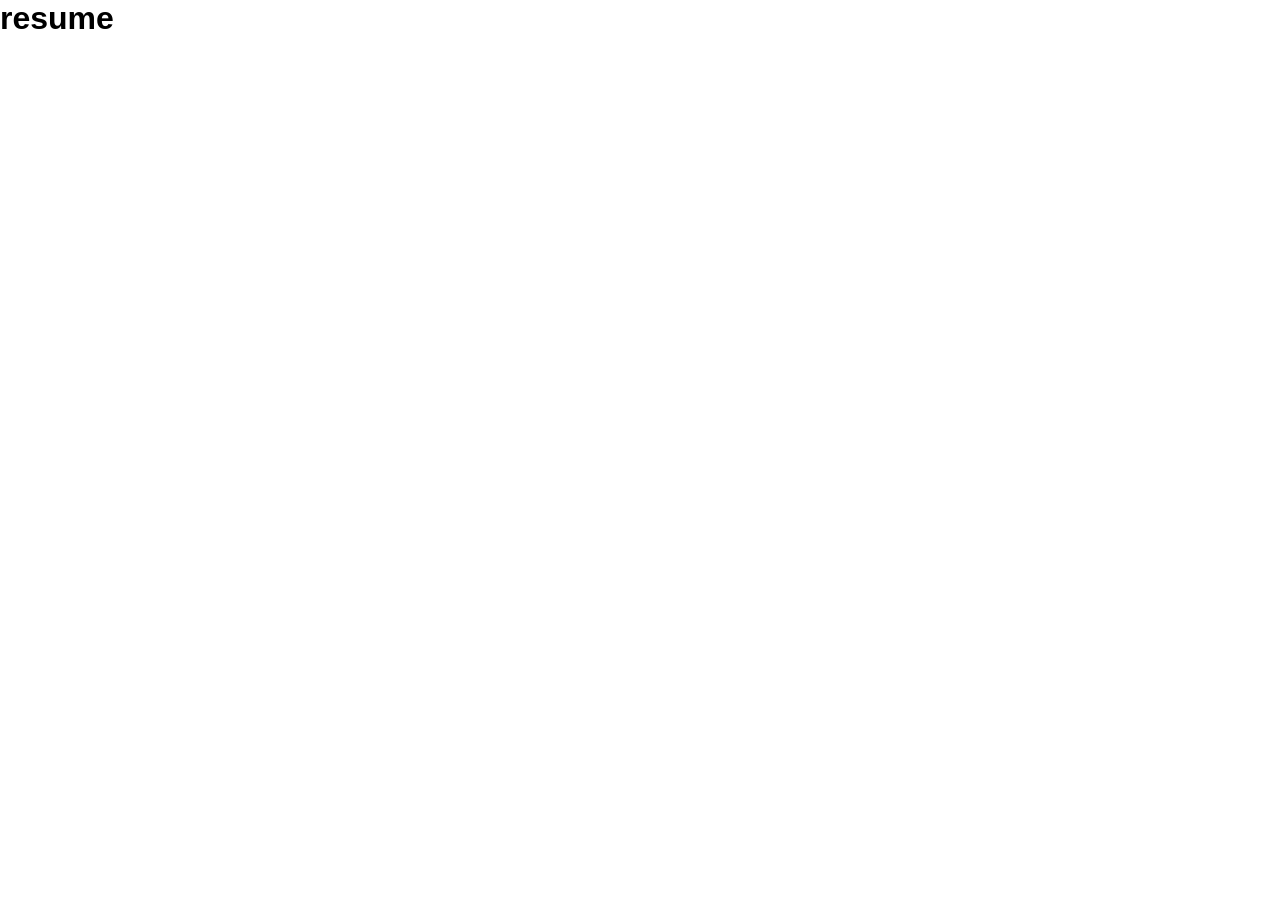
==== index.html @ 1e6058da "Setando o html" ====
<!DOCTYPE html>
<html lang="pt-BR">
<head>
    <meta charset="UTF-8">
    <meta name="viewport" content="width=device-width, initial-scale=1.0">
    <title>Bernardo Botelho</title>
    <link rel="stylesheet" href="/style/style.css">
    <script src="js.js"></script>
</head>
<body>
    <H1>resume</H1>
</body>
</html>
---- style/style.css ----
*{
    box-sizing: border-box;
    margin: 0;
    padding: 0;
    font-family: sans-serif;
}
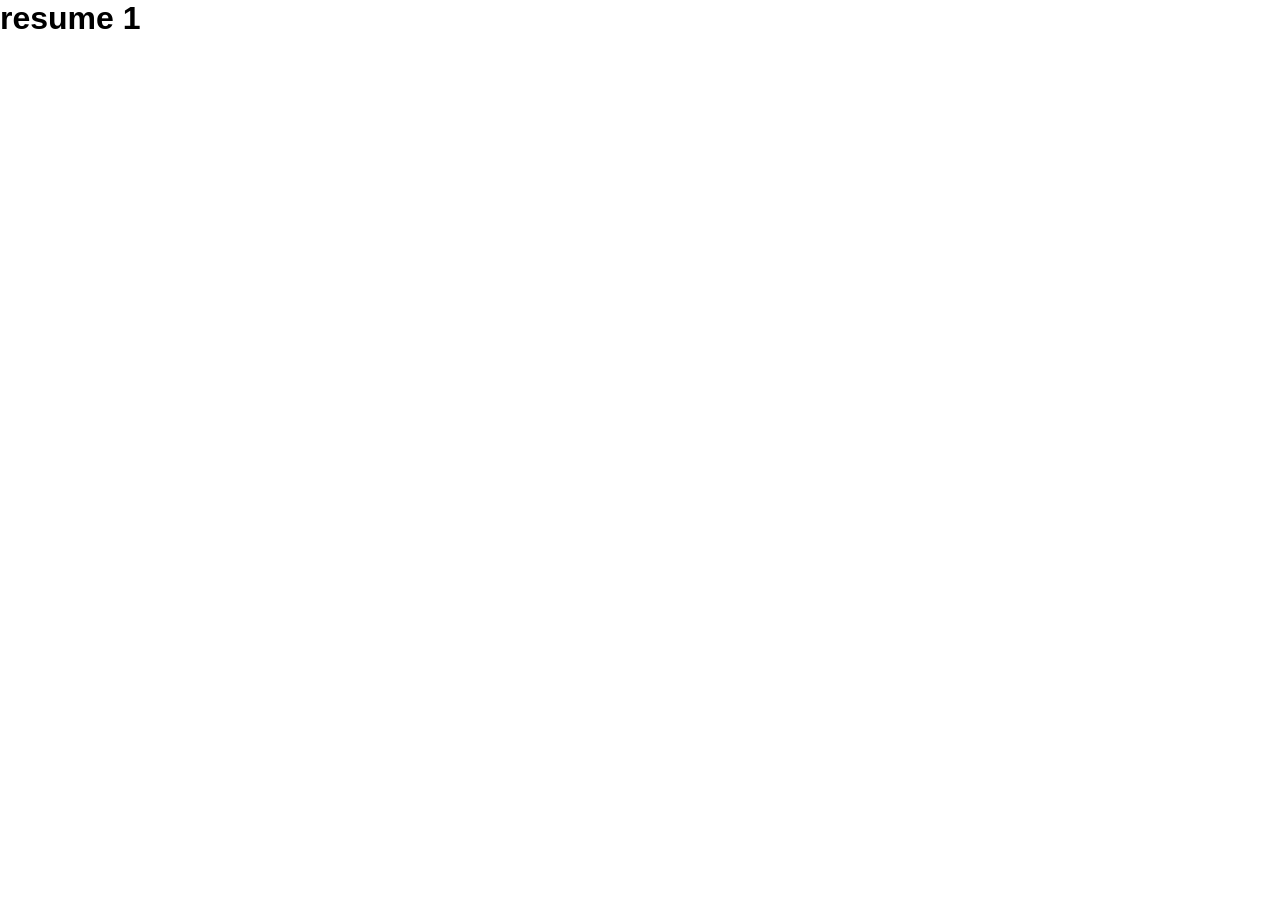
==== commit f5e2c192: "teste" ====
--- a/index.html
+++ b/index.html
@@ -8,6 +8,6 @@
     <script src="js.js"></script>
 </head>
 <body>
-    <H1>resume</H1>
+    <H1>resume 1</H1>
 </body>
 </html>
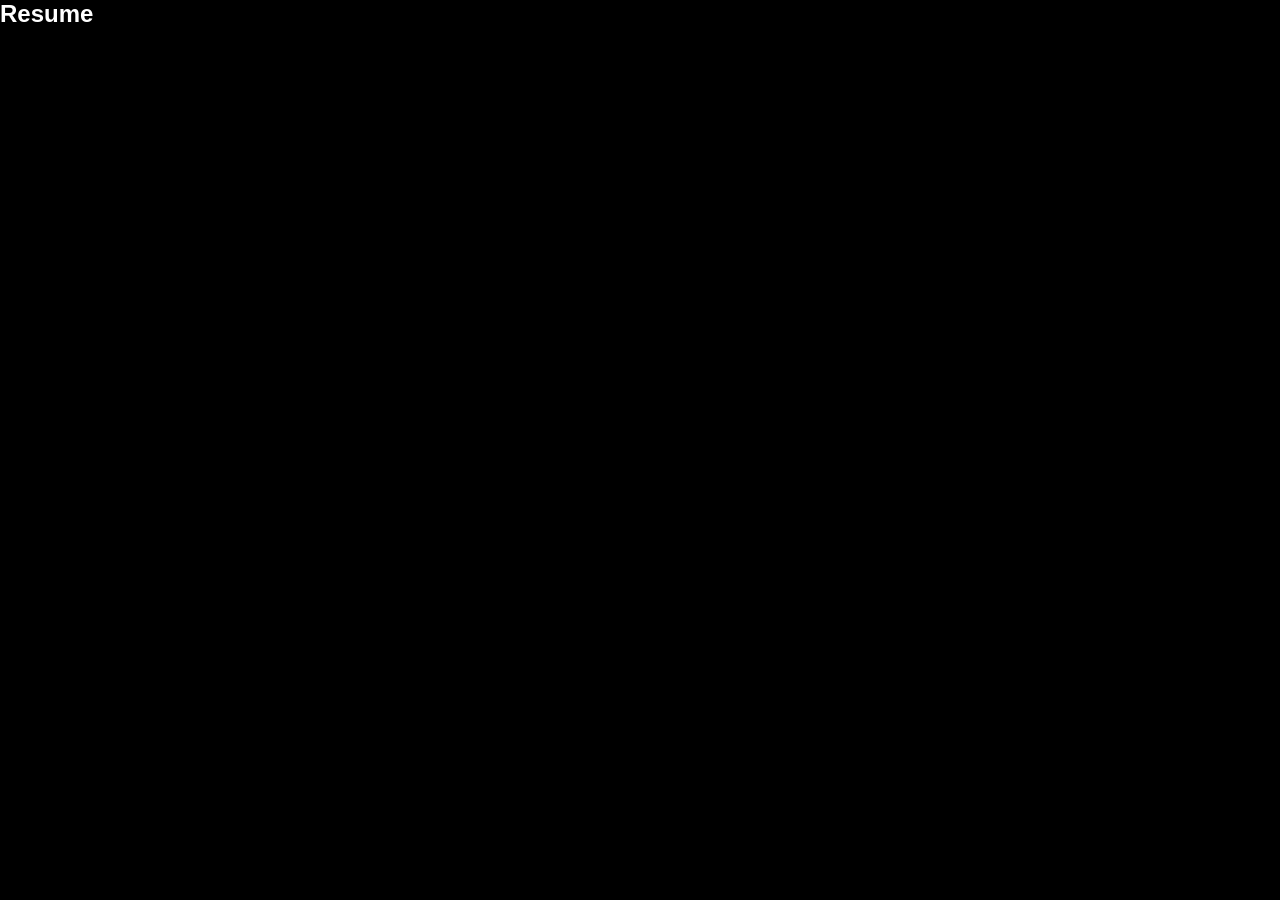
==== commit 27fc9a60: "Teste 2" ====
--- a/index.html
+++ b/index.html
@@ -8,6 +8,8 @@
     <script src="js.js"></script>
 </head>
 <body>
-    <H1>resume 1</H1>
+    <section id="navbar">
+        <h1>Resume</h1>
+    </section>
 </body>
 </html>
--- a/style/style.css
+++ b/style/style.css
@@ -3,4 +3,8 @@
     margin: 0;
     padding: 0;
     font-family: sans-serif;
-}+    background-color: black;
+    color: #fff;
+}
+
+
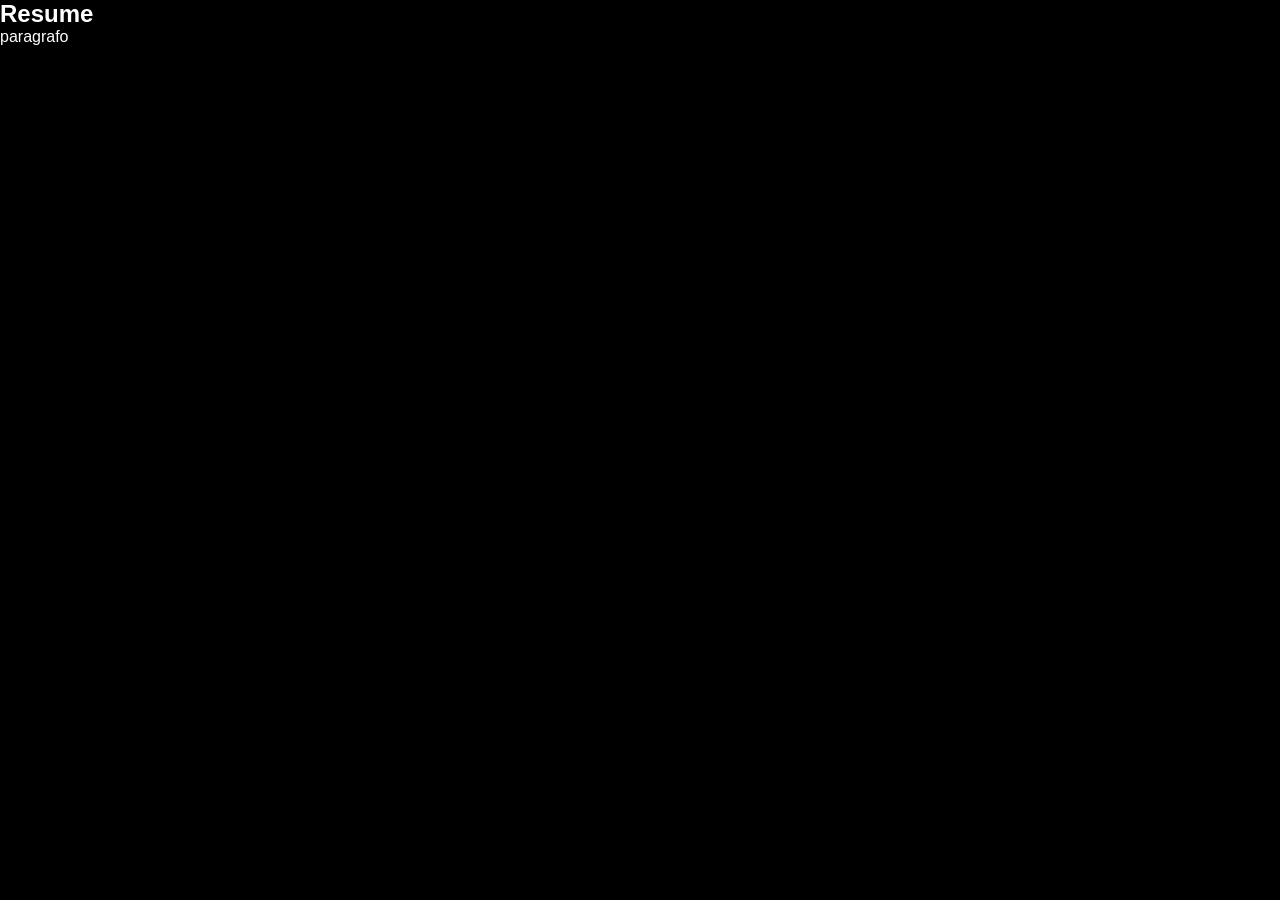
==== commit 842faeb8: "paragrafo no html" ====
--- a/index.html
+++ b/index.html
@@ -10,6 +10,7 @@
 <body>
     <section id="navbar">
         <h1>Resume</h1>
+        <p>paragrafo</p>
     </section>
 </body>
-</html>+</html>
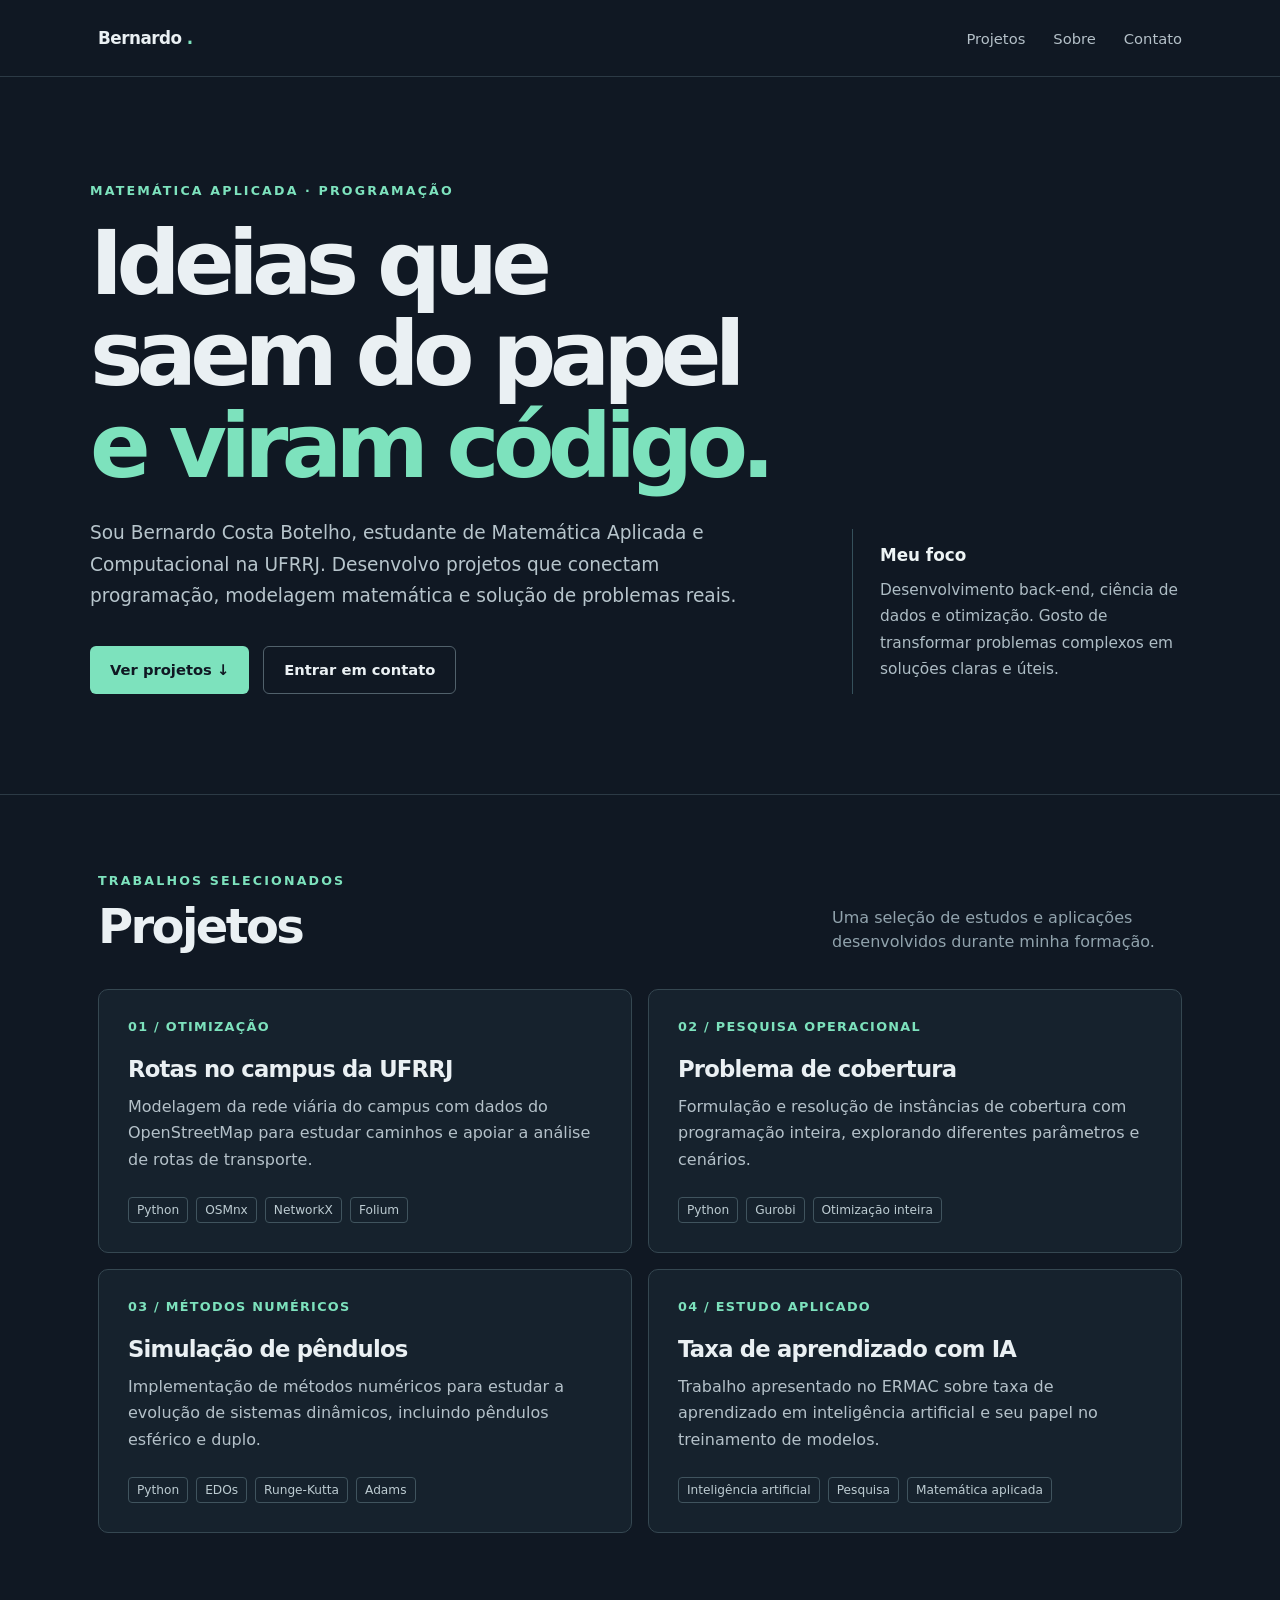
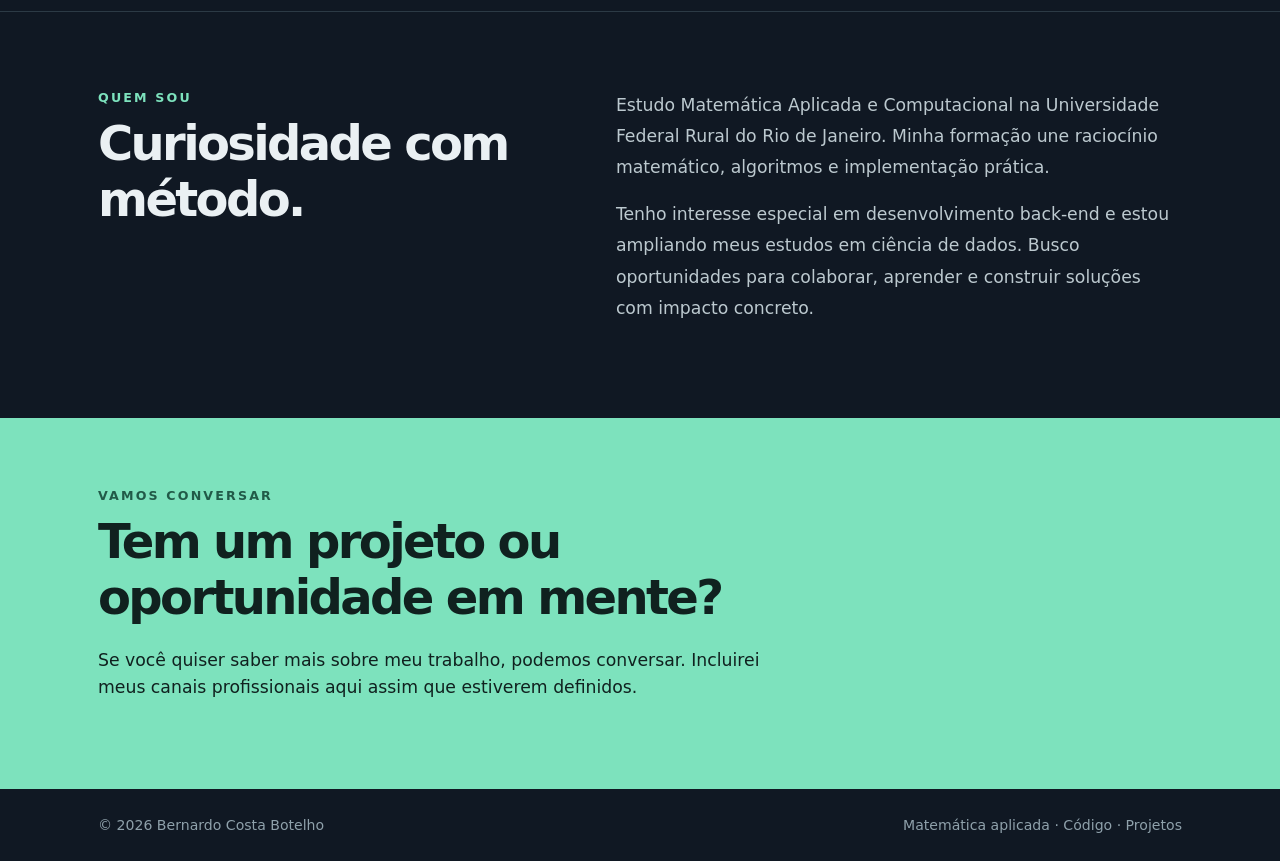
==== commit d3f8305d: "mudei nome do html" ====
--- a/index.html
+++ b/index.html
@@ -1,16 +1,225 @@
-<!DOCTYPE html>
+<!doctype html>
 <html lang="pt-BR">
-<head>
-    <meta charset="UTF-8">
-    <meta name="viewport" content="width=device-width, initial-scale=1.0">
-    <title>Bernardo Botelho</title>
-    <link rel="stylesheet" href="/style/style.css">
-    <script src="js.js"></script>
-</head>
-<body>
-    <section id="navbar">
-        <h1>Resume</h1>
-        <p>paragrafo</p>
-    </section>
-</body>
+  <head>
+    <meta charset="utf-8">
+    <meta name="viewport" content="width=device-width, initial-scale=1">
+    <meta name="theme-color" content="#101823">
+    <title>
+      Bernardo Costa Botelho — Projetos
+    </title>
+    <meta name="description" content="Portfólio de Bernardo Costa Botelho: matemática aplicada, programação e projetos de otimização, simulação e dados.">
+    <link rel="icon" type="image/svg+xml" href="data:image/svg+xml,%3Csvg xmlns='http://www.w3.org/2000/svg' viewBox='0 0 64 64'%3E%3Crect width='64' height='64' rx='13' fill='%23101823'/%3E%3Cpath d='M17 44V20h13q9 0 9 6 0 4-4 5 7 1 7 6 0 7-11 7H17zm9-15h4q3 0 3-2t-3-2h-4zm0 10h5q4 0 4-3t-4-3h-5z' fill='%237de2bd'/%3E%3C/svg%3E">
+    <link rel="stylesheet" href="style/style.css">
+  </head>
+  <body>
+    <header>
+      <div class="wrap nav">
+        <a class="brand" href="#inicio">
+          Bernardo
+          <span>
+            .
+          </span>
+        </a>
+        <nav class="links" aria-label="Navegação principal">
+          <a href="#projetos">
+            Projetos
+          </a>
+          <a href="#sobre">
+            Sobre
+          </a>
+          <a href="#contato">
+            Contato
+          </a>
+        </nav>
+      </div>
+    </header>
+    <main id="inicio">
+      <div class="wrap hero">
+        <div>
+          <div class="eyebrow">
+            Matemática aplicada · Programação
+          </div>
+          <h1>
+            Ideias que saem do papel
+            <em>
+              e viram código.
+            </em>
+          </h1>
+          <p class="lead">
+            Sou Bernardo Costa Botelho, estudante de Matemática Aplicada e Computacional na UFRRJ. Desenvolvo projetos que conectam programação, modelagem matemática e solução de problemas reais.
+          </p>
+          <div class="actions">
+            <a class="button" href="#projetos">
+              Ver projetos ↓
+            </a>
+            <a class="button secondary" href="#contato">
+              Entrar em contato
+            </a>
+          </div>
+        </div>
+        <div class="aside">
+          <strong>
+            Meu foco
+          </strong>
+          Desenvolvimento back-end, ciência de dados e otimização. Gosto de transformar problemas complexos em soluções claras e úteis.
+        </div>
+      </div>
+      <section class="section" id="projetos">
+        <div class="wrap">
+          <div class="sectionhead">
+            <div>
+              <div class="eyebrow">
+                Trabalhos selecionados
+              </div>
+              <h2>
+                Projetos
+              </h2>
+            </div>
+            <p class="sectionnote">
+              Uma seleção de estudos e aplicações desenvolvidos durante minha formação.
+            </p>
+          </div>
+          <div class="grid">
+            <article class="card">
+              <div class="num">
+                01 / OTIMIZAÇÃO
+              </div>
+              <h3>
+                Rotas no campus da UFRRJ
+              </h3>
+              <p>
+                Modelagem da rede viária do campus com dados do OpenStreetMap para estudar caminhos e apoiar a análise de rotas de transporte.
+              </p>
+              <div class="tags">
+                <span>
+                  Python
+                </span>
+                <span>
+                  OSMnx
+                </span>
+                <span>
+                  NetworkX
+                </span>
+                <span>
+                  Folium
+                </span>
+              </div>
+            </article>
+            <article class="card">
+              <div class="num">
+                02 / PESQUISA OPERACIONAL
+              </div>
+              <h3>
+                Problema de cobertura
+              </h3>
+              <p>
+                Formulação e resolução de instâncias de cobertura com programação inteira, explorando diferentes parâmetros e cenários.
+              </p>
+              <div class="tags">
+                <span>
+                  Python
+                </span>
+                <span>
+                  Gurobi
+                </span>
+                <span>
+                  Otimização inteira
+                </span>
+              </div>
+            </article>
+            <article class="card">
+              <div class="num">
+                03 / MÉTODOS NUMÉRICOS
+              </div>
+              <h3>
+                Simulação de pêndulos
+              </h3>
+              <p>
+                Implementação de métodos numéricos para estudar a evolução de sistemas dinâmicos, incluindo pêndulos esférico e duplo.
+              </p>
+              <div class="tags">
+                <span>
+                  Python
+                </span>
+                <span>
+                  EDOs
+                </span>
+                <span>
+                  Runge-Kutta
+                </span>
+                <span>
+                  Adams
+                </span>
+              </div>
+            </article>
+            <article class="card">
+              <div class="num">
+                04 / ESTUDO APLICADO
+              </div>
+              <h3>
+                Taxa de aprendizado com IA
+              </h3>
+              <p>
+                Trabalho apresentado no ERMAC sobre taxa de aprendizado em inteligência artificial e seu papel no treinamento de modelos.
+              </p>
+              <div class="tags">
+                <span>
+                  Inteligência artificial
+                </span>
+                <span>
+                  Pesquisa
+                </span>
+                <span>
+                  Matemática aplicada
+                </span>
+              </div>
+            </article>
+          </div>
+        </div>
+      </section>
+      <section class="section" id="sobre">
+        <div class="wrap about">
+          <div>
+            <div class="eyebrow">
+              Quem sou
+            </div>
+            <h2>
+              Curiosidade com método.
+            </h2>
+          </div>
+          <div>
+            <p>
+              Estudo Matemática Aplicada e Computacional na Universidade Federal Rural do Rio de Janeiro. Minha formação une raciocínio matemático, algoritmos e implementação prática.
+            </p>
+            <p>
+              Tenho interesse especial em desenvolvimento back-end e estou ampliando meus estudos em ciência de dados. Busco oportunidades para colaborar, aprender e construir soluções com impacto concreto.
+            </p>
+          </div>
+        </div>
+      </section>
+      <section class="contact" id="contato">
+        <div class="wrap">
+          <div class="eyebrow">
+            Vamos conversar
+          </div>
+          <h2>
+            Tem um projeto ou oportunidade em mente?
+          </h2>
+          <p>
+            Se você quiser saber mais sobre meu trabalho, podemos conversar. Incluirei meus canais profissionais aqui assim que estiverem definidos.
+          </p>
+        </div>
+      </section>
+    </main>
+    <footer>
+      <div class="wrap foot">
+        <span>
+          © 2026 Bernardo Costa Botelho
+        </span>
+        <span>
+          Matemática aplicada · Código · Projetos
+        </span>
+      </div>
+    </footer>
+  </body>
 </html>
--- a/style/style.css
+++ b/style/style.css
@@ -1,10 +1,348 @@
-*{
-    box-sizing: border-box;
-    margin: 0;
-    padding: 0;
-    font-family: sans-serif;
-    background-color: black;
-    color: #fff;
-}
-
-
+:root {
+  font-family: Inter,ui-sans-serif,system-ui,-apple-system,Segoe UI,sans-serif;
+  color: #eaf0f3;
+  background: #101823;
+}
+
+* {
+  box-sizing: border-box;
+}
+
+html {
+  scroll-behavior: smooth;
+}
+
+body {
+  margin: 0;
+}
+
+a {
+  color: inherit;
+  text-decoration: none;
+}
+
+a:focus-visible {
+  outline: 2px solid #7de2bd;
+  outline-offset: 5px;
+}
+
+.wrap {
+  max-width: 1140px;
+  margin: auto;
+  padding: 0 28px;
+}
+
+header {
+  border-bottom: 1px solid #2c3a45;
+}
+
+.nav {
+  min-height: 76px;
+  display: flex;
+  align-items: center;
+  justify-content: space-between;
+  gap: 24px;
+}
+
+.brand {
+  font-size: 1.05rem;
+  font-weight: 750;
+  letter-spacing: -.03em;
+}
+
+.brand span {
+  color: #7de2bd;
+}
+
+.links {
+  display: flex;
+  gap: 28px;
+  color: #b4c0c8;
+  font-size: .92rem;
+}
+
+.links a:hover,.textlink:hover {
+  color: #7de2bd;
+}
+
+.hero {
+  padding: 106px 20px 100px;
+  display: grid;
+  grid-template-columns: 1.35fr .65fr;
+  gap: 60px;
+  align-items: end;
+}
+
+.eyebrow {
+  color: #7de2bd;
+  text-transform: uppercase;
+  letter-spacing: .17em;
+  font-size: .79rem;
+  font-weight: 750;
+}
+
+.hero h1 {
+  font-size: clamp(3.1rem,7vw,6.3rem);
+  line-height: 1.02;
+  letter-spacing: -.075em;
+  margin: 20px 0 25px;
+  max-width: 850px;
+}
+
+.hero h1 em {
+  font-style: normal;
+  color: #7de2bd;
+}
+
+.lead {
+  font-size: 1.16rem;
+  line-height: 1.7;
+  color: #b7c5cc;
+  max-width: 660px;
+  margin: 0;
+}
+
+.actions {
+  display: flex;
+  gap: 14px;
+  flex-wrap: wrap;
+  margin-top: 34px;
+}
+
+.button {
+  display: inline-flex;
+  align-items: center;
+  justify-content: center;
+  min-height: 48px;
+  padding: 0 20px;
+  border-radius: 6px;
+  font-weight: 700;
+  font-size: .92rem;
+  background: #7de2bd;
+  color: #101823;
+}
+
+.button:hover {
+  background: #a0efd2;
+}
+
+.button.secondary {
+  background: transparent;
+  border: 1px solid #51616b;
+  color: #eaf0f3;
+}
+
+.button.secondary:hover {
+  border-color: #7de2bd;
+}
+
+.aside {
+  border-left: 1px solid #35505b;
+  padding: 12px 0 12px 27px;
+  color: #aebdc5;
+  line-height: 1.7;
+  font-size: .96rem;
+}
+
+.aside strong {
+  display: block;
+  color: #edf4f5;
+  font-size: 1.05rem;
+  margin-bottom: 8px;
+}
+
+.section {
+  padding: 78px 0;
+  border-top: 1px solid #2c3a45;
+}
+
+.sectionhead {
+  display: flex;
+  align-items: end;
+  justify-content: space-between;
+  gap: 20px;
+  margin-bottom: 35px;
+}
+
+h2 {
+  font-size: clamp(2rem,4vw,3rem);
+  letter-spacing: -.055em;
+  margin: 10px 0 0;
+}
+
+.sectionnote {
+  color: #91a3ad;
+  max-width: 350px;
+  line-height: 1.5;
+  margin: 0;
+}
+
+.grid {
+  display: grid;
+  grid-template-columns: repeat(2,minmax(0,1fr));
+  gap: 16px;
+}
+
+.card {
+  border: 1px solid #354751;
+  border-radius: 10px;
+  background: #16222d;
+  padding: 29px;
+  min-height: 258px;
+  display: flex;
+  flex-direction: column;
+}
+
+.card .num {
+  font-size: .8rem;
+  color: #7de2bd;
+  font-weight: 700;
+  letter-spacing: .1em;
+}
+
+.card h3 {
+  font-size: 1.42rem;
+  letter-spacing: -.035em;
+  margin: 22px 0 12px;
+}
+
+.card p {
+  color: #b4c1c9;
+  line-height: 1.65;
+  margin: 0 0 24px;
+}
+
+.tags {
+  display: flex;
+  flex-wrap: wrap;
+  gap: 8px;
+  margin-top: auto;
+}
+
+.tags span {
+  border: 1px solid #40545e;
+  border-radius: 4px;
+  padding: 5px 8px;
+  color: #bdccd2;
+  font-size: .76rem;
+}
+
+.about {
+  display: grid;
+  grid-template-columns: 1fr 1.25fr;
+  gap: 65px;
+}
+
+.about p {
+  color: #bcc9cf;
+  font-size: 1.08rem;
+  line-height: 1.8;
+  margin: 0 0 16px;
+}
+
+.contact {
+  background: #7de2bd;
+  color: #10211f;
+  padding: 70px 0;
+}
+
+.contact .eyebrow {
+  color: #215a48;
+}
+
+.contact h2 {
+  max-width: 720px;
+  margin-bottom: 22px;
+}
+
+.contact p {
+  font-size: 1.08rem;
+  line-height: 1.6;
+  max-width: 680px;
+}
+
+.contact .button {
+  background: #10211f;
+  color: white;
+  margin-top: 13px;
+}
+
+footer {
+  padding: 28px 0;
+  color: #8fa1ab;
+  font-size: .88rem;
+}
+
+.foot {
+  display: flex;
+  justify-content: space-between;
+  gap: 20px;
+}
+
+@media(max-width: 750px) {
+  .wrap {
+    padding: 25px;
+  }
+
+  .nav {
+    min-height: 66px;
+  }
+
+  .links {
+    gap: 15px;
+    font-size: .85rem;
+  }
+
+  .hero {
+    display: block;
+    padding: 76px 0 68px;
+  }
+
+  .hero h1 {
+    font-size: clamp(3rem,12vw,5rem);
+  }
+
+  .aside {
+    margin-top: 58px;
+  }
+
+  .section {
+    padding: 62px 0;
+  }
+
+  .sectionhead {
+    display: block;
+  }
+
+  .sectionnote {
+    margin-top: 14px;
+  }
+
+  .grid,.about {
+    grid-template-columns: 1fr;
+  }
+
+  .about {
+    gap: 25px;
+  }
+
+  .card {
+    min-height: 0;
+  }
+
+  .foot {
+    flex-direction: column;
+  }
+
+}
+
+@media(max-width: 380px) {
+  .links {
+    gap: 10px;
+  }
+
+  .brand {
+    font-size: .92rem;
+  }
+
+}
